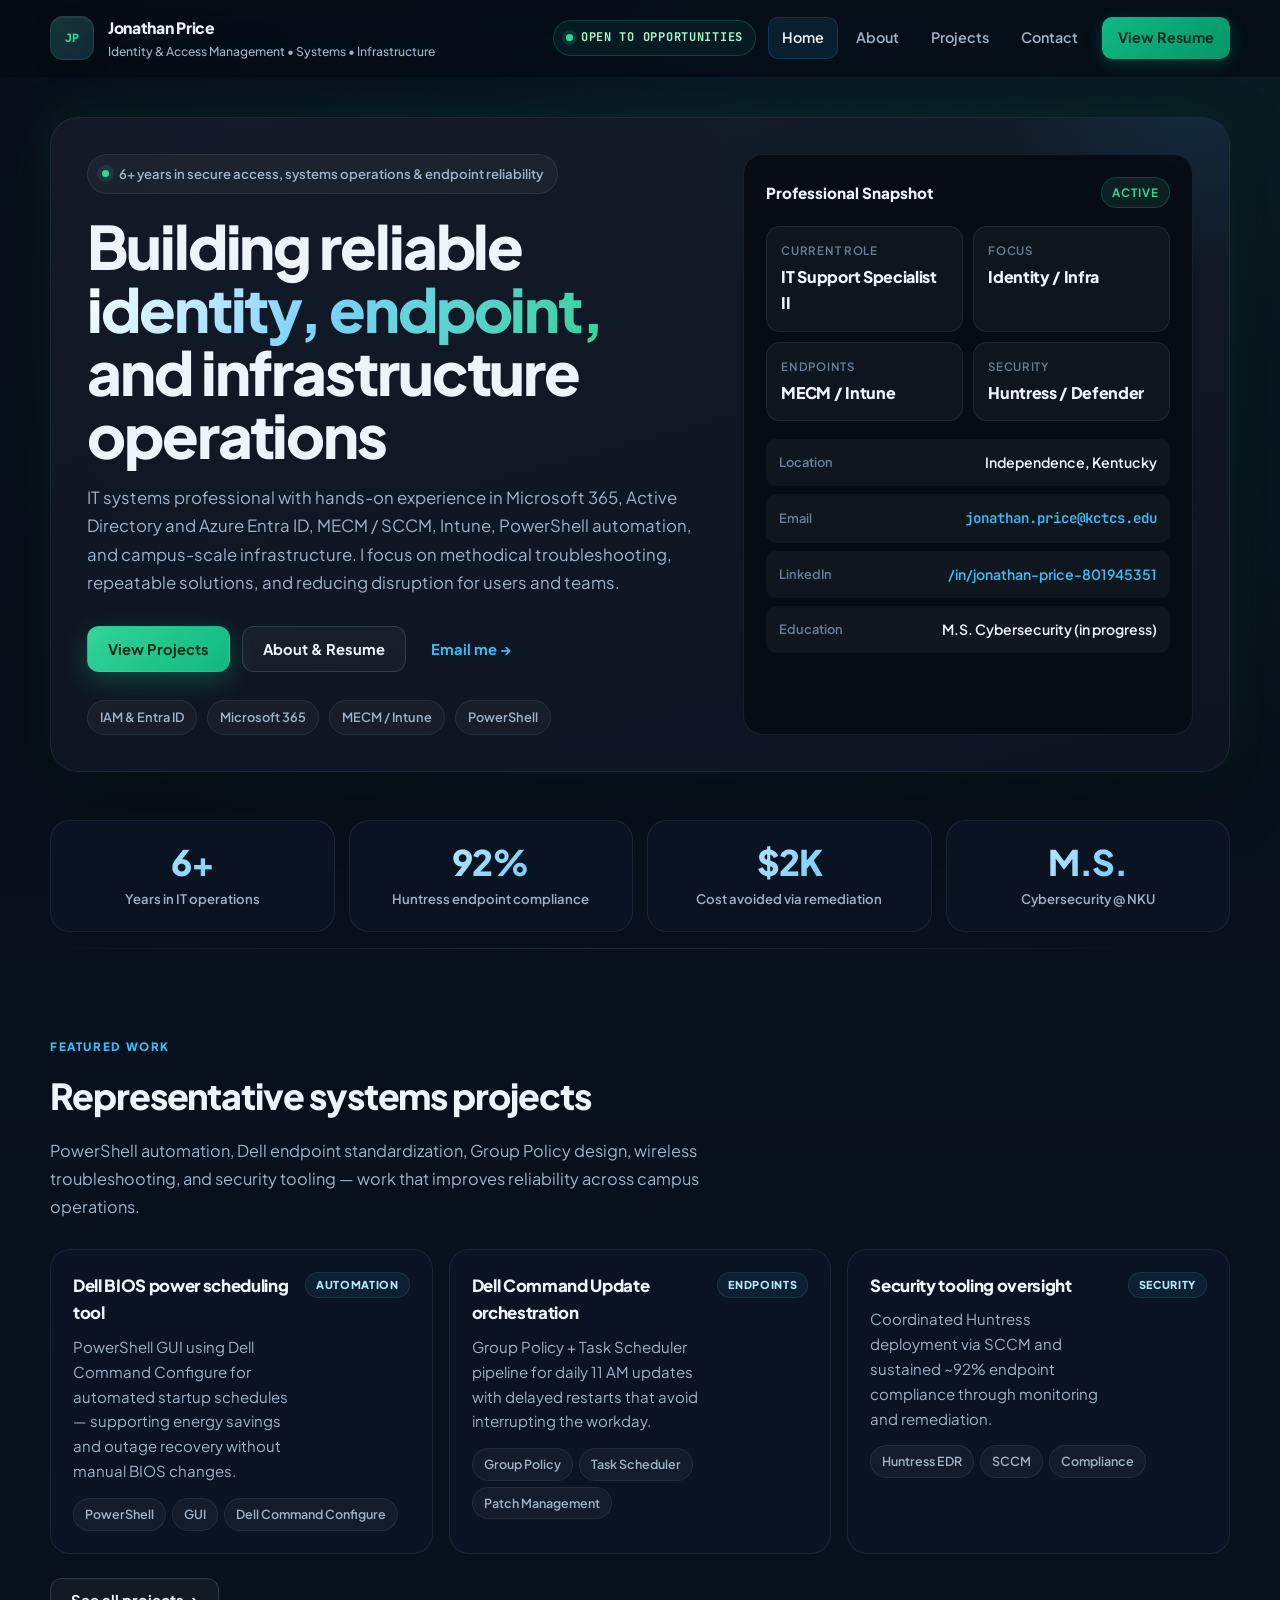
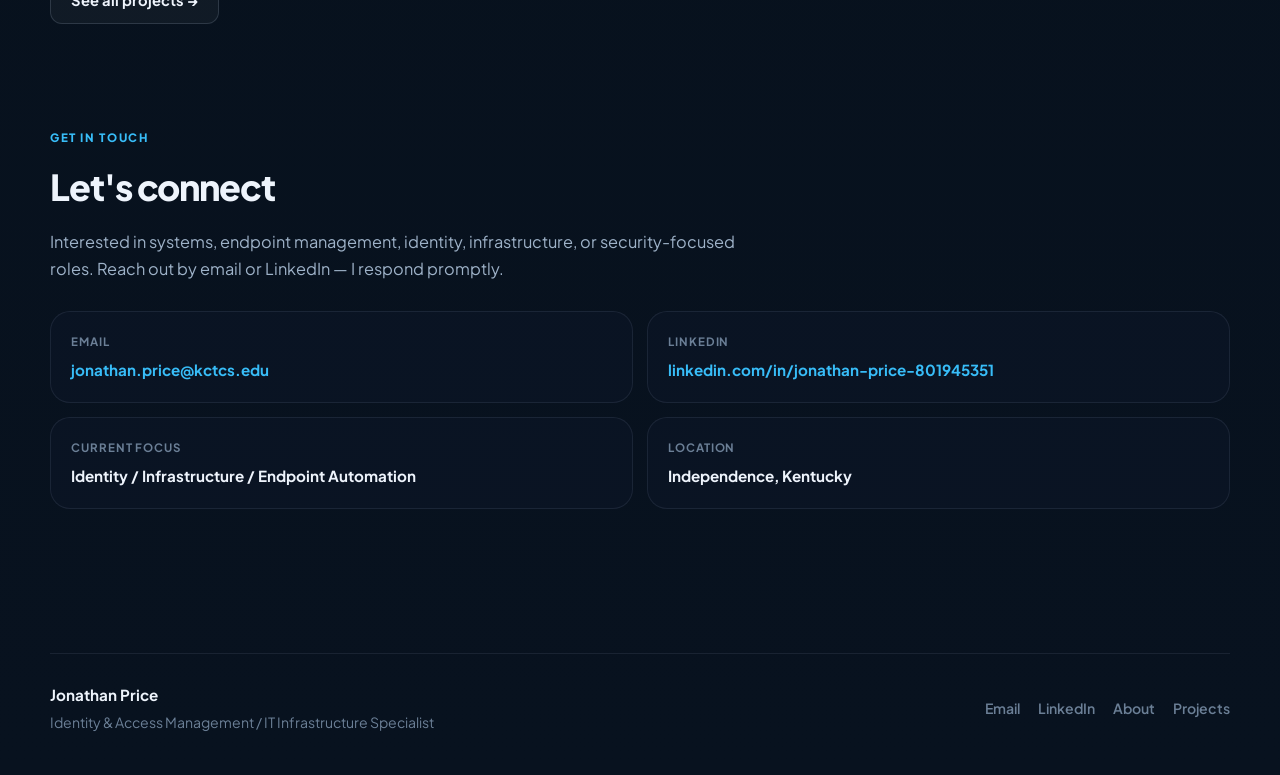
==== index.html @ 08282663 "Initial portfolio site" ====
<!DOCTYPE html>
<html lang="en">
<head>
  <title>Jonathan Price | Identity &amp; Access Management / IT Infrastructure Specialist</title>
  <meta name="description" content="Jonathan Price - Identity & Access Management, endpoint administration, infrastructure operations, and Microsoft 365 portfolio." />
  <meta charset="UTF-8" />
  <meta name="viewport" content="width=device-width, initial-scale=1, viewport-fit=cover" />
  <meta name="theme-color" content="#060d18" />
  <link rel="preconnect" href="https://fonts.googleapis.com" />
  <link rel="preconnect" href="https://fonts.gstatic.com" crossorigin />
  <link href="https://fonts.googleapis.com/css2?family=JetBrains+Mono:wght@500;600&family=Plus+Jakarta+Sans:wght@400;500;600;700;800&display=swap" rel="stylesheet" />
  <link rel="stylesheet" href="styles.css" />
</head>
<body>
  <a class="skip-link" href="#overview">Skip to content</a>

  <header class="topbar" id="topbar">
    <div class="container topbar-inner">
      <a class="brand" href="index.html">
        <div class="brand-mark" aria-hidden="true"></div>
        <div class="brand-copy">
          <p class="brand-title">Jonathan Price</p>
          <p class="brand-subtitle">Identity &amp; Access Management • Systems • Infrastructure</p>
        </div>
      </a>

      <div class="topbar-right">
        <div class="status-pill mono">Open to opportunities</div>
        <button class="nav-toggle" type="button" aria-label="Toggle navigation" aria-controls="site-nav" aria-expanded="false">
          <span class="bar"></span>
        </button>
        <nav class="nav" id="site-nav" aria-label="Primary">
          <a href="index.html">Home</a>
          <a href="about.html">About</a>
          <a href="projects.html">Projects</a>
          <a href="#contact">Contact</a>
          <a class="nav-cta" href="about.html#experience">View Resume</a>
        </nav>
      </div>
    </div>
  </header>

  <main>
    <section class="hero reveal" id="overview">
      <div class="container">
        <div class="hero-shell">
          <div class="hero-grid">
            <div class="hero-copy">
              <div class="eyebrow">
                <span class="dot"></span>
                6+ years in secure access, systems operations &amp; endpoint reliability
              </div>

              <h1>
                Building reliable <span class="accent">identity, endpoint,</span><br />
                and infrastructure operations
              </h1>

              <p>
                IT systems professional with hands-on experience in Microsoft 365, Active Directory and Azure Entra ID,
                MECM / SCCM, Intune, PowerShell automation, and campus-scale infrastructure. I focus on methodical
                troubleshooting, repeatable solutions, and reducing disruption for users and teams.
              </p>

              <div class="hero-actions">
                <a class="btn btn-primary" href="projects.html">View Projects</a>
                <a class="btn btn-secondary" href="about.html">About &amp; Resume</a>
                <a class="btn btn-ghost" href="mailto:jonathan.price@kctcs.edu">Email me →</a>
              </div>

              <div class="hero-foot">
                <span class="inline-stat">IAM &amp; Entra ID</span>
                <span class="inline-stat">Microsoft 365</span>
                <span class="inline-stat">MECM / Intune</span>
                <span class="inline-stat">PowerShell</span>
              </div>
            </div>

            <aside class="hero-panel" aria-label="Professional summary">
              <div class="panel-header">
                <h2 class="panel-title">Professional Snapshot</h2>
                <span class="panel-status">Active</span>
              </div>

              <div class="stat-grid">
                <div class="stat">
                  <div class="stat-label">Current Role</div>
                  <div class="stat-value">IT Support Specialist II</div>
                </div>
                <div class="stat">
                  <div class="stat-label">Focus</div>
                  <div class="stat-value">Identity / Infra</div>
                </div>
                <div class="stat">
                  <div class="stat-label">Endpoints</div>
                  <div class="stat-value">MECM / Intune</div>
                </div>
                <div class="stat">
                  <div class="stat-label">Security</div>
                  <div class="stat-value">Huntress / Defender</div>
                </div>
              </div>

              <div class="panel-list">
                <div class="panel-item">
                  <span>Location</span>
                  <span>Independence, Kentucky</span>
                </div>
                <div class="panel-item">
                  <span>Email</span>
                  <span><a href="mailto:jonathan.price@kctcs.edu" class="mono">jonathan.price@kctcs.edu</a></span>
                </div>
                <div class="panel-item">
                  <span>LinkedIn</span>
                  <span><a href="https://linkedin.com/in/jonathan-price-801945351" target="_blank" rel="noreferrer">/in/jonathan-price-801945351</a></span>
                </div>
                <div class="panel-item">
                  <span>Education</span>
                  <span>M.S. Cybersecurity (in progress)</span>
                </div>
              </div>
            </aside>
          </div>
        </div>

        <div class="metrics-strip reveal">
          <div class="metric-card">
            <div class="metric-value">6+</div>
            <div class="metric-label">Years in IT operations</div>
          </div>
          <div class="metric-card">
            <div class="metric-value">92%</div>
            <div class="metric-label">Huntress endpoint compliance</div>
          </div>
          <div class="metric-card">
            <div class="metric-value">$2K</div>
            <div class="metric-label">Cost avoided via remediation</div>
          </div>
          <div class="metric-card">
            <div class="metric-value">M.S.</div>
            <div class="metric-label">Cybersecurity @ NKU</div>
          </div>
        </div>
      </div>
    </section>

    <hr class="section-divider container reveal" />

    <section class="section reveal">
      <div class="container">
        <div class="section-header">
          <div class="section-kicker">Featured Work</div>
          <h2>Representative systems projects</h2>
          <p class="lead">
            PowerShell automation, Dell endpoint standardization, Group Policy design, wireless troubleshooting,
            and security tooling — work that improves reliability across campus operations.
          </p>
        </div>

        <div class="cards">
          <article class="card small">
            <div class="card-top">
              <div>
                <h3>Dell BIOS power scheduling tool</h3>
                <p>PowerShell GUI using Dell Command Configure for automated startup schedules — supporting energy savings and outage recovery without manual BIOS changes.</p>
              </div>
              <span class="badge">Automation</span>
            </div>
            <div class="tags">
              <span class="tag">PowerShell</span>
              <span class="tag">GUI</span>
              <span class="tag">Dell Command Configure</span>
            </div>
          </article>

          <article class="card small">
            <div class="card-top">
              <div>
                <h3>Dell Command Update orchestration</h3>
                <p>Group Policy + Task Scheduler pipeline for daily 11 AM updates with delayed restarts that avoid interrupting the workday.</p>
              </div>
              <span class="badge">Endpoints</span>
            </div>
            <div class="tags">
              <span class="tag">Group Policy</span>
              <span class="tag">Task Scheduler</span>
              <span class="tag">Patch Management</span>
            </div>
          </article>

          <article class="card small">
            <div class="card-top">
              <div>
                <h3>Security tooling oversight</h3>
                <p>Coordinated Huntress deployment via SCCM and sustained ~92% endpoint compliance through monitoring and remediation.</p>
              </div>
              <span class="badge">Security</span>
            </div>
            <div class="tags">
              <span class="tag">Huntress EDR</span>
              <span class="tag">SCCM</span>
              <span class="tag">Compliance</span>
            </div>
          </article>
        </div>

        <p style="margin-top: 24px;">
          <a class="btn btn-secondary" href="projects.html">See all projects →</a>
        </p>
      </div>
    </section>

    <section class="section reveal" id="contact">
      <div class="container">
        <div class="section-header">
          <div class="section-kicker">Get In Touch</div>
          <h2>Let's connect</h2>
          <p class="lead">
            Interested in systems, endpoint management, identity, infrastructure, or security-focused roles.
            Reach out by email or LinkedIn — I respond promptly.
          </p>
        </div>

        <div class="contact-grid">
          <div class="contact-card">
            <span class="contact-card-label">Email</span>
            <span class="contact-card-value"><a href="mailto:jonathan.price@kctcs.edu">jonathan.price@kctcs.edu</a></span>
          </div>
          <div class="contact-card">
            <span class="contact-card-label">LinkedIn</span>
            <span class="contact-card-value"><a href="https://linkedin.com/in/jonathan-price-801945351" target="_blank" rel="noreferrer">linkedin.com/in/jonathan-price-801945351</a></span>
          </div>
          <div class="contact-card">
            <span class="contact-card-label">Current Focus</span>
            <span class="contact-card-value">Identity / Infrastructure / Endpoint Automation</span>
          </div>
          <div class="contact-card">
            <span class="contact-card-label">Location</span>
            <span class="contact-card-value">Independence, Kentucky</span>
          </div>
        </div>
      </div>
    </section>
  </main>

  <footer class="footer">
    <div class="container footer-shell">
      <div>
        <strong>Jonathan Price</strong><br />
        <span>Identity &amp; Access Management / IT Infrastructure Specialist</span>
      </div>
      <div class="footer-links">
        <a href="mailto:jonathan.price@kctcs.edu">Email</a>
        <a href="https://linkedin.com/in/jonathan-price-801945351" target="_blank" rel="noreferrer">LinkedIn</a>
        <a href="about.html">About</a>
        <a href="projects.html">Projects</a>
      </div>
    </div>
  </footer>

  <script src="script.js"></script>
</body>
</html>
---- styles.css ----
:root {
  --bg: #060d18;
  --bg-2: #0a1424;
  --bg-elevated: rgba(10, 18, 32, 0.82);
  --panel: rgba(12, 22, 38, 0.72);
  --panel-strong: rgba(6, 12, 22, 0.94);

  --border: rgba(148, 163, 184, 0.12);
  --border-strong: rgba(148, 163, 184, 0.22);
  --white-04: rgba(255, 255, 255, 0.04);
  --white-06: rgba(255, 255, 255, 0.06);
  --white-08: rgba(255, 255, 255, 0.08);

  --text: #eef4fc;
  --muted: #9eb2c8;
  --muted-2: #6b7f96;

  --accent: #34d399;
  --accent-dim: #10b981;
  --accent-2: #38bdf8;
  --accent-3: #818cf8;

  --shadow-xl: 0 24px 64px rgba(0, 0, 0, 0.42);
  --shadow-lg: 0 12px 32px rgba(0, 0, 0, 0.28);
  --shadow-glow: 0 0 48px rgba(52, 211, 153, 0.1);

  --radius-xl: 28px;
  --radius-lg: 20px;
  --radius-md: 14px;
  --radius-sm: 10px;

  --max: 1180px;
  --nav-h: 76px;
  --section-gap: 88px;
}

* { box-sizing: border-box; }

html {
  scroll-behavior: smooth;
  scroll-padding-top: calc(var(--nav-h) + 24px);
}

body {
  margin: 0;
  color: var(--text);
  font-family: "Plus Jakarta Sans", Inter, "Segoe UI", sans-serif;
  background:
    radial-gradient(ellipse 80% 50% at 50% -10%, rgba(56, 189, 248, 0.08), transparent),
    radial-gradient(ellipse 60% 40% at 100% 0%, rgba(52, 211, 153, 0.06), transparent),
    linear-gradient(180deg, #050b14 0%, #07111d 50%, #08121f 100%);
  min-height: 100vh;
  line-height: 1.65;
  -webkit-font-smoothing: antialiased;
  text-rendering: optimizeLegibility;
  overflow-x: hidden;
}

body::before {
  content: "";
  position: fixed;
  inset: 0;
  pointer-events: none;
  z-index: -1;
  background-image:
    linear-gradient(rgba(255, 255, 255, 0.018) 1px, transparent 1px),
    linear-gradient(90deg, rgba(255, 255, 255, 0.018) 1px, transparent 1px);
  background-size: 48px 48px;
  mask-image: radial-gradient(ellipse 90% 80% at 50% 30%, black, transparent 85%);
  opacity: 0.5;
}

a { color: inherit; text-decoration: none; }
img { display: block; max-width: 100%; }
button { font: inherit; cursor: pointer; }

.skip-link {
  position: absolute;
  left: 14px;
  top: -48px;
  background: #fff;
  color: #000;
  padding: 10px 14px;
  border-radius: 10px;
  z-index: 9999;
  font-weight: 700;
  transition: top 0.2s ease;
}
.skip-link:focus { top: 14px; }

.container { width: min(var(--max), calc(100% - 40px)); margin-inline: auto; }
.mono { font-family: "JetBrains Mono", ui-monospace, Consolas, monospace; }

/* ── Topbar ── */
.topbar {
  position: sticky;
  top: 0;
  z-index: 1100;
  backdrop-filter: blur(20px) saturate(140%);
  -webkit-backdrop-filter: blur(20px) saturate(140%);
  background: rgba(5, 10, 18, 0.72);
  border-bottom: 1px solid transparent;
  transition: background 0.3s ease, border-color 0.3s ease, box-shadow 0.3s ease;
}

.topbar.is-scrolled {
  background: rgba(5, 10, 18, 0.92);
  border-bottom-color: var(--border);
  box-shadow: 0 8px 32px rgba(0, 0, 0, 0.24);
}

.topbar-inner {
  min-height: var(--nav-h);
  display: flex;
  align-items: center;
  justify-content: space-between;
  gap: 18px;
  padding: 8px 0;
}

.brand {
  display: flex;
  align-items: center;
  gap: 14px;
  min-width: 0;
}

.brand-mark {
  width: 44px;
  height: 44px;
  border-radius: 13px;
  flex-shrink: 0;
  border: 1px solid var(--white-08);
  background:
    linear-gradient(145deg, rgba(52, 211, 153, 0.18), rgba(56, 189, 248, 0.12)),
    var(--white-04);
  box-shadow: inset 0 1px 0 rgba(255, 255, 255, 0.06), 0 8px 20px rgba(0, 0, 0, 0.2);
  position: relative;
}

.brand-mark::after {
  content: "JP";
  position: absolute;
  inset: 0;
  display: grid;
  place-items: center;
  font-size: 0.72rem;
  font-weight: 800;
  letter-spacing: 0.04em;
  color: var(--accent);
  font-family: "JetBrains Mono", monospace;
}

.brand-title {
  margin: 0;
  font-size: 0.98rem;
  font-weight: 800;
  letter-spacing: -0.02em;
}

.brand-subtitle {
  margin: 1px 0 0;
  color: var(--muted);
  font-size: 0.76rem;
  font-weight: 500;
}

.topbar-right { display: flex; align-items: center; gap: 12px; }

.status-pill {
  display: inline-flex;
  align-items: center;
  gap: 8px;
  min-height: 36px;
  padding: 0 12px;
  border-radius: 999px;
  border: 1px solid rgba(52, 211, 153, 0.2);
  background: rgba(52, 211, 153, 0.07);
  color: #a7f3d0;
  font-size: 0.75rem;
  font-weight: 700;
  letter-spacing: 0.06em;
  text-transform: uppercase;
}

.status-pill::before {
  content: "";
  width: 7px;
  height: 7px;
  border-radius: 999px;
  background: var(--accent);
  box-shadow: 0 0 0 4px rgba(52, 211, 153, 0.15);
  animation: pulse 2.4s ease-in-out infinite;
}

@keyframes pulse {
  0%, 100% { opacity: 1; }
  50% { opacity: 0.55; }
}

.nav-toggle {
  display: none;
  align-items: center;
  justify-content: center;
  width: 42px;
  height: 42px;
  border-radius: 12px;
  border: 1px solid var(--white-08);
  background: var(--white-04);
  color: var(--text);
}

.nav-toggle .bar {
  width: 18px;
  height: 2px;
  border-radius: 999px;
  background: currentColor;
  position: relative;
  transition: 0.2s ease;
}

.nav-toggle .bar::before,
.nav-toggle .bar::after {
  content: "";
  position: absolute;
  left: 0;
  width: 18px;
  height: 2px;
  border-radius: 999px;
  background: currentColor;
  transition: 0.2s ease;
}
.nav-toggle .bar::before { top: -6px; }
.nav-toggle .bar::after { top: 6px; }
.nav-toggle[aria-expanded="true"] .bar { background: transparent; }
.nav-toggle[aria-expanded="true"] .bar::before { top: 0; transform: rotate(45deg); }
.nav-toggle[aria-expanded="true"] .bar::after { top: 0; transform: rotate(-45deg); }

.nav { display: flex; align-items: center; gap: 4px; }

.nav a {
  color: var(--muted);
  font-size: 0.9rem;
  font-weight: 600;
  padding: 9px 14px;
  border-radius: 10px;
  transition: color 0.2s, background 0.2s;
}

.nav a:hover,
.nav a:focus-visible {
  color: var(--text);
  background: var(--white-04);
  outline: none;
}

.nav a.active {
  color: var(--text);
  background: rgba(56, 189, 248, 0.1);
  box-shadow: inset 0 0 0 1px rgba(56, 189, 248, 0.15);
}

.nav-cta {
  margin-left: 6px;
  padding: 9px 16px !important;
  background: linear-gradient(135deg, var(--accent-dim), #059669) !important;
  color: #022c1f !important;
  font-weight: 700 !important;
  box-shadow: 0 4px 16px rgba(16, 185, 129, 0.25);
}

.nav-cta:hover {
  filter: brightness(1.06);
  color: #022c1f !important;
}

/* ── Hero ── */
main { position: relative; z-index: 1; }
.hero { padding: 40px 0 16px; }

.hero-shell {
  position: relative;
  border-radius: var(--radius-xl);
  padding: 36px;
  border: 1px solid var(--border);
  background: linear-gradient(165deg, rgba(255, 255, 255, 0.04) 0%, rgba(255, 255, 255, 0.01) 100%), var(--bg-elevated);
  box-shadow: var(--shadow-xl), var(--shadow-glow);
  overflow: hidden;
}

.hero-shell::before {
  content: "";
  position: absolute;
  top: -40%;
  right: -15%;
  width: 420px;
  height: 420px;
  background: radial-gradient(circle, rgba(56, 189, 248, 0.12), transparent 68%);
  pointer-events: none;
}

.hero-grid {
  display: grid;
  grid-template-columns: minmax(0, 1.25fr) minmax(300px, 0.9fr);
  gap: 32px;
  align-items: stretch;
  position: relative;
}

.eyebrow {
  display: inline-flex;
  align-items: center;
  gap: 10px;
  padding: 8px 14px;
  border-radius: 999px;
  background: var(--white-04);
  border: 1px solid var(--white-08);
  color: var(--muted);
  font-size: 0.82rem;
  font-weight: 600;
  margin-bottom: 20px;
}

.eyebrow .dot {
  width: 7px;
  height: 7px;
  border-radius: 999px;
  background: var(--accent);
  box-shadow: 0 0 0 5px rgba(52, 211, 153, 0.12);
}

.hero-copy h1 {
  margin: 0 0 18px;
  font-size: clamp(2.2rem, 5vw, 3.75rem);
  line-height: 1.05;
  letter-spacing: -0.035em;
  font-weight: 800;
  max-width: 14ch;
}

.hero-copy .accent {
  background: linear-gradient(120deg, #fff 0%, #7dd3fc 45%, #34d399 100%);
  -webkit-background-clip: text;
  background-clip: text;
  color: transparent;
}

.hero-copy p {
  margin: 0;
  color: var(--muted);
  max-width: 58ch;
  font-size: 1.05rem;
  line-height: 1.7;
}

.hero-actions {
  display: flex;
  gap: 12px;
  margin-top: 28px;
  flex-wrap: wrap;
}

.hero-foot {
  display: flex;
  flex-wrap: wrap;
  gap: 10px;
  margin-top: 28px;
}

.inline-stat {
  display: inline-flex;
  align-items: center;
  padding: 6px 12px;
  border-radius: 999px;
  background: var(--white-04);
  border: 1px solid var(--border);
  color: var(--muted);
  font-size: 0.8rem;
  font-weight: 600;
}

.btn {
  display: inline-flex;
  align-items: center;
  justify-content: center;
  gap: 8px;
  min-height: 46px;
  padding: 0 20px;
  border-radius: 12px;
  font-weight: 700;
  font-size: 0.92rem;
  border: 1px solid transparent;
  transition: transform 0.2s, filter 0.2s, background 0.2s;
}

.btn:hover { transform: translateY(-2px); }

.btn-primary {
  background: linear-gradient(135deg, var(--accent), var(--accent-dim));
  color: #042f1a;
  box-shadow: 0 8px 24px rgba(16, 185, 129, 0.3);
}

.btn-secondary {
  border-color: var(--border-strong);
  background: var(--white-04);
  color: var(--text);
}

.btn-secondary:hover { background: var(--white-06); }

.btn-ghost {
  border-color: transparent;
  background: transparent;
  color: var(--accent-2);
  padding: 0 12px;
  min-height: auto;
}

.btn-ghost:hover { background: rgba(56, 189, 248, 0.08); transform: none; }

/* Hero panel */
.hero-panel {
  background: var(--panel-strong);
  border: 1px solid var(--border);
  border-radius: var(--radius-lg);
  padding: 22px;
  display: flex;
  flex-direction: column;
  gap: 18px;
}

.panel-header {
  display: flex;
  align-items: center;
  justify-content: space-between;
  gap: 12px;
}

.panel-title { margin: 0; font-size: 0.95rem; font-weight: 800; }

.panel-status {
  font-size: 0.72rem;
  font-weight: 700;
  text-transform: uppercase;
  letter-spacing: 0.08em;
  color: var(--accent);
  padding: 5px 10px;
  border-radius: 999px;
  background: rgba(52, 211, 153, 0.1);
  border: 1px solid rgba(52, 211, 153, 0.2);
}

.stat-grid { display: grid; grid-template-columns: 1fr 1fr; gap: 10px; }

.stat {
  padding: 14px;
  border-radius: var(--radius-md);
  background: var(--white-04);
  border: 1px solid var(--border);
}

.stat-label { color: var(--muted-2); font-size: 0.72rem; font-weight: 600; text-transform: uppercase; letter-spacing: 0.06em; margin-bottom: 4px; }
.stat-value { font-size: 1rem; font-weight: 800; letter-spacing: -0.02em; }

.panel-list { display: grid; gap: 8px; }

.panel-item {
  display: flex;
  justify-content: space-between;
  align-items: center;
  gap: 12px;
  padding: 11px 12px;
  border-radius: var(--radius-sm);
  background: var(--white-04);
  border: 1px solid transparent;
  font-size: 0.88rem;
  transition: border-color 0.2s, background 0.2s;
}

.panel-item:hover { border-color: var(--border); background: var(--white-06); }
.panel-item span:first-child { color: var(--muted-2); font-weight: 600; font-size: 0.8rem; }
.panel-item span:last-child { color: var(--text); font-weight: 600; text-align: right; }

.panel-item a { color: var(--accent-2); }
.panel-item a:hover { text-decoration: underline; }

/* Metrics strip */
.metrics-strip {
  display: grid;
  grid-template-columns: repeat(4, 1fr);
  gap: 14px;
  margin-top: 48px;
}

.metric-card {
  text-align: center;
  padding: 22px 16px;
  border-radius: var(--radius-lg);
  background: var(--panel);
  border: 1px solid var(--border);
  transition: transform 0.25s, border-color 0.25s;
}

.metric-card:hover {
  transform: translateY(-3px);
  border-color: var(--border-strong);
}

.metric-value {
  font-size: clamp(1.6rem, 3vw, 2.2rem);
  font-weight: 800;
  letter-spacing: -0.03em;
  background: linear-gradient(135deg, var(--text), var(--accent-2));
  -webkit-background-clip: text;
  background-clip: text;
  color: transparent;
  line-height: 1.1;
}

.metric-label {
  margin-top: 6px;
  color: var(--muted);
  font-size: 0.82rem;
  font-weight: 600;
}

/* Sections */
.section { padding: var(--section-gap) 0 0; }
.section-header { margin-bottom: 28px; max-width: 720px; }

.section-kicker {
  color: var(--accent-2);
  font-size: 0.72rem;
  letter-spacing: 0.14em;
  text-transform: uppercase;
  font-weight: 800;
  margin-bottom: 10px;
}

.section h2 {
  margin: 0;
  font-size: clamp(1.65rem, 2.8vw, 2.35rem);
  letter-spacing: -0.03em;
  font-weight: 800;
}

.section p.lead {
  margin: 12px 0 0;
  color: var(--muted);
  font-size: 1.02rem;
  line-height: 1.7;
}

.section-divider {
  height: 1px;
  background: linear-gradient(90deg, transparent, var(--border-strong), transparent);
  margin: 0;
  border: none;
}

/* Cards */
.cards { display: grid; grid-template-columns: repeat(12, 1fr); gap: 16px; }

.card {
  grid-column: span 6;
  position: relative;
  background: var(--panel);
  border: 1px solid var(--border);
  border-radius: var(--radius-lg);
  padding: 22px;
  transition: transform 0.25s, border-color 0.25s, box-shadow 0.25s;
}

.card:hover {
  transform: translateY(-4px);
  border-color: var(--border-strong);
  box-shadow: var(--shadow-lg);
}

.card.small { grid-column: span 4; }
.card.full { grid-column: span 12; }
.card h3 { margin: 0 0 8px; font-size: 1.05rem; font-weight: 800; letter-spacing: -0.02em; }
.card p { margin: 0; color: var(--muted); font-size: 0.94rem; line-height: 1.65; }

.card-top {
  display: flex;
  align-items: flex-start;
  justify-content: space-between;
  gap: 14px;
  margin-bottom: 12px;
}

.badge {
  display: inline-flex;
  align-items: center;
  min-height: 26px;
  padding: 0 10px;
  border-radius: 999px;
  font-size: 0.68rem;
  font-weight: 800;
  letter-spacing: 0.06em;
  text-transform: uppercase;
  border: 1px solid var(--white-08);
  color: #bae6fd;
  background: rgba(56, 189, 248, 0.08);
  white-space: nowrap;
  flex-shrink: 0;
}

.tags { display: flex; flex-wrap: wrap; gap: 6px; margin-top: 14px; }

.tag {
  padding: 5px 11px;
  border-radius: 999px;
  background: var(--white-04);
  border: 1px solid var(--border);
  color: var(--muted);
  font-size: 0.78rem;
  font-weight: 600;
}

/* Contact grid */
.contact-grid {
  display: grid;
  grid-template-columns: repeat(2, 1fr);
  gap: 14px;
}

.contact-card {
  display: flex;
  flex-direction: column;
  gap: 6px;
  padding: 20px;
  border-radius: var(--radius-lg);
  background: var(--panel);
  border: 1px solid var(--border);
  transition: transform 0.2s, border-color 0.2s;
}

.contact-card:hover {
  transform: translateY(-2px);
  border-color: rgba(56, 189, 248, 0.25);
}

.contact-card-label {
  font-size: 0.72rem;
  font-weight: 700;
  text-transform: uppercase;
  letter-spacing: 0.08em;
  color: var(--muted-2);
}

.contact-card-value {
  font-size: 0.95rem;
  font-weight: 700;
  color: var(--text);
}

.contact-card-value a { color: var(--accent-2); }
.contact-card-value a:hover { text-decoration: underline; }

/* Timeline */
.two-col { display: grid; grid-template-columns: 1.1fr 0.9fr; gap: 16px; }
.timeline { display: grid; gap: 12px; }

.timeline-item {
  position: relative;
  padding: 16px 16px 16px 22px;
  border-radius: var(--radius-md);
  background: var(--white-04);
  border: 1px solid var(--border);
  transition: border-color 0.2s, transform 0.2s;
}

.timeline-item:hover {
  border-color: var(--border-strong);
  transform: translateX(4px);
}

.timeline-item::before {
  content: "";
  position: absolute;
  top: 16px;
  left: 0;
  width: 3px;
  height: calc(100% - 32px);
  border-radius: 999px;
  background: linear-gradient(180deg, var(--accent), var(--accent-2));
}

.timeline-top {
  display: flex;
  justify-content: space-between;
  gap: 12px;
  flex-wrap: wrap;
  margin-bottom: 6px;
}

.timeline-title { font-weight: 800; font-size: 0.95rem; letter-spacing: -0.01em; }
.timeline-date { color: var(--muted-2); font-size: 0.82rem; white-space: nowrap; }
.timeline-item p { color: var(--muted); margin: 0; font-size: 0.92rem; }

/* Page hero */
.page-hero { padding: 32px 0 0; }

.page-shell {
  border: 1px solid var(--border);
  background: var(--bg-elevated);
  box-shadow: var(--shadow-xl);
  border-radius: var(--radius-xl);
  padding: 32px;
}

.page-shell h1 {
  margin: 0;
  font-size: clamp(1.8rem, 3.5vw, 2.6rem);
  letter-spacing: -0.03em;
  font-weight: 800;
  max-width: 22ch;
}

.page-meta {
  color: var(--muted);
  font-size: 1rem;
  margin-top: 14px;
  max-width: 62ch;
  line-height: 1.7;
}

/* Footer */
.footer {
  padding: 56px 0 40px;
  margin-top: var(--section-gap);
  color: var(--muted-2);
}

.footer-shell {
  display: flex;
  justify-content: space-between;
  gap: 20px;
  flex-wrap: wrap;
  align-items: center;
  border-top: 1px solid var(--border);
  padding-top: 28px;
}

.footer strong { color: var(--text); font-size: 0.95rem; }
.footer span { font-size: 0.88rem; }
.footer-links { display: flex; gap: 18px; flex-wrap: wrap; }
.footer-links a { font-size: 0.88rem; font-weight: 600; transition: color 0.2s; }
.footer-links a:hover { color: var(--accent-2); }

.reveal {
  opacity: 0;
  transform: translateY(20px);
  transition: opacity 0.65s ease, transform 0.65s ease;
}
.reveal.is-visible { opacity: 1; transform: translateY(0); }

:focus-visible {
  outline: 2px solid var(--accent-2);
  outline-offset: 3px;
}

@media (max-width: 1024px) {
  .hero-grid, .two-col, .contact-grid { grid-template-columns: 1fr; }
  .metrics-strip { grid-template-columns: repeat(2, 1fr); }
  .card.small { grid-column: span 6; }
}

@media (max-width: 860px) {
  :root { --nav-h: 64px; --section-gap: 64px; }
  .container { width: min(var(--max), calc(100% - 24px)); }
  .status-pill { display: none; }
  .nav-toggle { display: inline-flex; }
  .topbar-inner { flex-wrap: wrap; }

  .nav {
    display: none;
    width: 100%;
    flex-direction: column;
    align-items: stretch;
    gap: 4px;
    padding-bottom: 8px;
  }
  .nav.is-open { display: flex; }
  .nav a { width: 100%; padding: 12px 14px; background: var(--white-04); border: 1px solid var(--border); }
  .nav-cta { margin-left: 0 !important; text-align: center; }

  .hero-shell, .page-shell { padding: 22px; border-radius: 22px; }
  .hero-copy h1 { max-width: 100%; }
  .cards { grid-template-columns: 1fr; }
  .card, .card.small, .card.full { grid-column: span 1; }
}

@media (max-width: 640px) {
  .hero-actions { flex-direction: column; }
  .btn { width: 100%; }
  .stat-grid { grid-template-columns: 1fr; }
  .metrics-strip { grid-template-columns: 1fr 1fr; }
  .panel-item { flex-direction: column; align-items: flex-start; gap: 4px; }
  .panel-item span:last-child { text-align: left; }
}

@media (prefers-reduced-motion: reduce) {
  html { scroll-behavior: auto; }
  *, *::before, *::after { animation: none !important; transition: none !important; }
  .reveal { opacity: 1 !important; transform: none !important; }
}
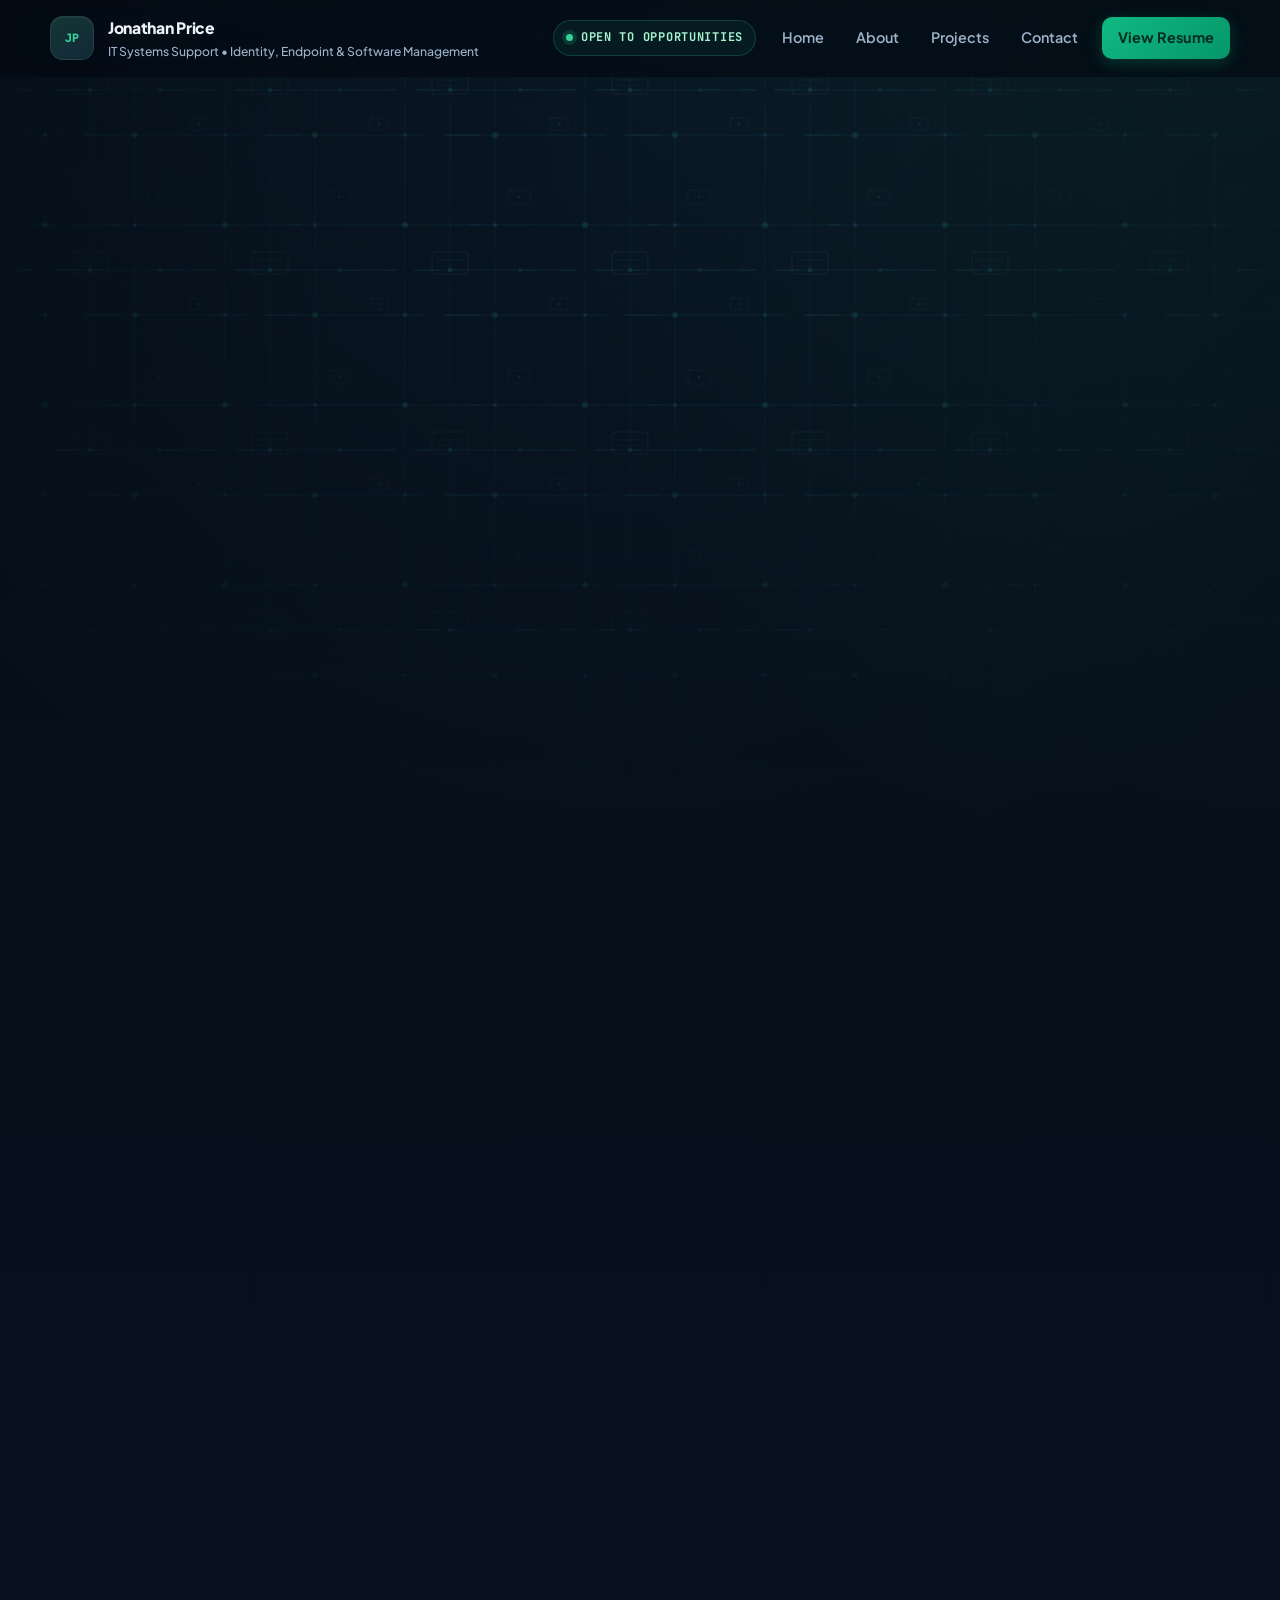
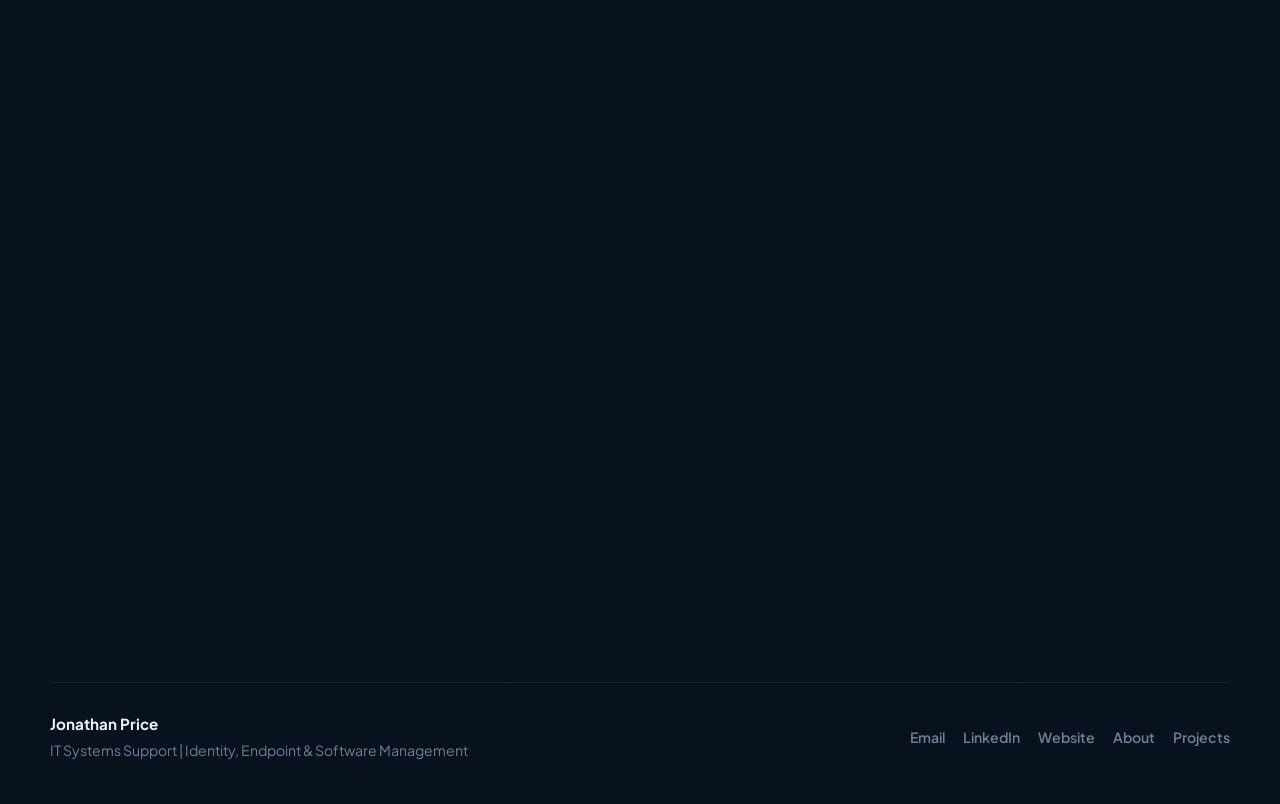
==== commit d6eacdcc: "Update site content to match resume Align branding, contact info, experience, skills, education, and" ====
--- a/index.html
+++ b/index.html
@@ -1,8 +1,8 @@
 <!DOCTYPE html>
 <html lang="en">
 <head>
-  <title>Jonathan Price | Identity &amp; Access Management / IT Infrastructure Specialist</title>
-  <meta name="description" content="Jonathan Price - Identity & Access Management, endpoint administration, infrastructure operations, and Microsoft 365 portfolio." />
+  <title>Jonathan Price | IT Systems Support | Identity, Endpoint &amp; Software Management</title>
+  <meta name="description" content="Jonathan Price — IT systems support professional specializing in identity, endpoint, software management, and Microsoft-focused infrastructure operations." />
   <meta charset="UTF-8" />
   <meta name="viewport" content="width=device-width, initial-scale=1, viewport-fit=cover" />
   <meta name="theme-color" content="#060d18" />
@@ -20,7 +20,7 @@
         <div class="brand-mark" aria-hidden="true"></div>
         <div class="brand-copy">
           <p class="brand-title">Jonathan Price</p>
-          <p class="brand-subtitle">Identity &amp; Access Management • Systems • Infrastructure</p>
+          <p class="brand-subtitle">IT Systems Support • Identity, Endpoint &amp; Software Management</p>
         </div>
       </a>
 
@@ -48,30 +48,31 @@
             <div class="hero-copy">
               <div class="eyebrow">
                 <span class="dot"></span>
-                6+ years in secure access, systems operations &amp; endpoint reliability
+                6+ years in identity, endpoint, software &amp; infrastructure support
               </div>
 
               <h1>
-                Building reliable <span class="accent">identity, endpoint,</span><br />
-                and infrastructure operations
+                Turning complex <span class="accent">identity, endpoint,</span><br />
+                and software issues into reliable fixes
               </h1>
 
               <p>
-                IT systems professional with hands-on experience in Microsoft 365, Active Directory and Azure Entra ID,
-                MECM / SCCM, Intune, PowerShell automation, and campus-scale infrastructure. I focus on methodical
-                troubleshooting, repeatable solutions, and reducing disruption for users and teams.
+                IT systems support professional with hands-on experience across Active Directory, Azure Entra ID,
+                MECM/SCCM, Group Policy, PowerShell, Microsoft 365, and endpoint security tools. Known for calm
+                escalation handling, practical automation, clear documentation, and improving uptime, consistency,
+                and user experience.
               </p>
 
               <div class="hero-actions">
                 <a class="btn btn-primary" href="projects.html">View Projects</a>
                 <a class="btn btn-secondary" href="about.html">About &amp; Resume</a>
-                <a class="btn btn-ghost" href="mailto:jonathan.price@kctcs.edu">Email me →</a>
+                <a class="btn btn-ghost" href="mailto:jonathanprice859@gmail.com">Email me →</a>
               </div>
 
               <div class="hero-foot">
-                <span class="inline-stat">IAM &amp; Entra ID</span>
-                <span class="inline-stat">Microsoft 365</span>
-                <span class="inline-stat">MECM / Intune</span>
+                <span class="inline-stat">AD / Entra ID</span>
+                <span class="inline-stat">MECM / SCCM</span>
+                <span class="inline-stat">Group Policy</span>
                 <span class="inline-stat">PowerShell</span>
               </div>
             </div>
@@ -89,11 +90,11 @@
                 </div>
                 <div class="stat">
                   <div class="stat-label">Focus</div>
-                  <div class="stat-value">Identity / Infra</div>
-                </div>
-                <div class="stat">
-                  <div class="stat-label">Endpoints</div>
-                  <div class="stat-value">MECM / Intune</div>
+                  <div class="stat-value">Identity &amp; Endpoints</div>
+                </div>
+                <div class="stat">
+                  <div class="stat-label">Deployment</div>
+                  <div class="stat-value">MECM / SCCM</div>
                 </div>
                 <div class="stat">
                   <div class="stat-label">Security</div>
@@ -108,15 +109,15 @@
                 </div>
                 <div class="panel-item">
                   <span>Email</span>
-                  <span><a href="mailto:jonathan.price@kctcs.edu" class="mono">jonathan.price@kctcs.edu</a></span>
+                  <span><a href="mailto:jonathanprice859@gmail.com" class="mono">jonathanprice859@gmail.com</a></span>
                 </div>
                 <div class="panel-item">
                   <span>LinkedIn</span>
                   <span><a href="https://linkedin.com/in/jonathan-price-801945351" target="_blank" rel="noreferrer">/in/jonathan-price-801945351</a></span>
                 </div>
                 <div class="panel-item">
-                  <span>Education</span>
-                  <span>M.S. Cybersecurity (in progress)</span>
+                  <span>Website</span>
+                  <span><a href="https://jonathan.price.io" target="_blank" rel="noreferrer">jonathan.price.io</a></span>
                 </div>
               </div>
             </aside>
@@ -126,7 +127,7 @@
         <div class="metrics-strip reveal">
           <div class="metric-card">
             <div class="metric-value">6+</div>
-            <div class="metric-label">Years in IT operations</div>
+            <div class="metric-label">Years in IT systems support</div>
           </div>
           <div class="metric-card">
             <div class="metric-value">92%</div>
@@ -152,8 +153,8 @@
           <div class="section-kicker">Featured Work</div>
           <h2>Representative systems projects</h2>
           <p class="lead">
-            PowerShell automation, Dell endpoint standardization, Group Policy design, wireless troubleshooting,
-            and security tooling — work that improves reliability across campus operations.
+            PowerShell automation, Group Policy standards, MECM/SCCM deployments, wireless troubleshooting,
+            and security tooling — work that turns recurring issues into reliable operational fixes.
           </p>
         </div>
 
@@ -216,27 +217,27 @@
           <div class="section-kicker">Get In Touch</div>
           <h2>Let's connect</h2>
           <p class="lead">
-            Interested in systems, endpoint management, identity, infrastructure, or security-focused roles.
-            Reach out by email or LinkedIn — I respond promptly.
+            Interested in IT systems support, identity and endpoint management, software deployment,
+            or infrastructure-focused roles. Reach out by email or LinkedIn — I respond promptly.
           </p>
         </div>
 
         <div class="contact-grid">
           <div class="contact-card">
             <span class="contact-card-label">Email</span>
-            <span class="contact-card-value"><a href="mailto:jonathan.price@kctcs.edu">jonathan.price@kctcs.edu</a></span>
+            <span class="contact-card-value"><a href="mailto:jonathanprice859@gmail.com">jonathanprice859@gmail.com</a></span>
           </div>
           <div class="contact-card">
             <span class="contact-card-label">LinkedIn</span>
             <span class="contact-card-value"><a href="https://linkedin.com/in/jonathan-price-801945351" target="_blank" rel="noreferrer">linkedin.com/in/jonathan-price-801945351</a></span>
           </div>
           <div class="contact-card">
+            <span class="contact-card-label">Website</span>
+            <span class="contact-card-value"><a href="https://jonathan.price.io" target="_blank" rel="noreferrer">jonathan.price.io</a></span>
+          </div>
+          <div class="contact-card">
             <span class="contact-card-label">Current Focus</span>
-            <span class="contact-card-value">Identity / Infrastructure / Endpoint Automation</span>
-          </div>
-          <div class="contact-card">
-            <span class="contact-card-label">Location</span>
-            <span class="contact-card-value">Independence, Kentucky</span>
+            <span class="contact-card-value">Identity, Endpoint &amp; Software Management</span>
           </div>
         </div>
       </div>
@@ -247,11 +248,12 @@
     <div class="container footer-shell">
       <div>
         <strong>Jonathan Price</strong><br />
-        <span>Identity &amp; Access Management / IT Infrastructure Specialist</span>
+        <span>IT Systems Support | Identity, Endpoint &amp; Software Management</span>
       </div>
       <div class="footer-links">
-        <a href="mailto:jonathan.price@kctcs.edu">Email</a>
+        <a href="mailto:jonathanprice859@gmail.com">Email</a>
         <a href="https://linkedin.com/in/jonathan-price-801945351" target="_blank" rel="noreferrer">LinkedIn</a>
+        <a href="https://jonathan.price.io" target="_blank" rel="noreferrer">Website</a>
         <a href="about.html">About</a>
         <a href="projects.html">Projects</a>
       </div>
--- a/styles.css
+++ b/styles.css
@@ -61,13 +61,26 @@
   position: fixed;
   inset: 0;
   pointer-events: none;
+  z-index: -2;
+  background-image: url("circuit-bg.svg");
+  background-size: 180px 180px;
+  background-repeat: repeat;
+  mask-image: radial-gradient(ellipse 95% 85% at 50% 25%, black 20%, transparent 78%);
+  opacity: 0.55;
+}
+
+body::after {
+  content: "";
+  position: fixed;
+  inset: 0;
+  pointer-events: none;
   z-index: -1;
   background-image:
-    linear-gradient(rgba(255, 255, 255, 0.018) 1px, transparent 1px),
-    linear-gradient(90deg, rgba(255, 255, 255, 0.018) 1px, transparent 1px);
+    linear-gradient(rgba(255, 255, 255, 0.012) 1px, transparent 1px),
+    linear-gradient(90deg, rgba(255, 255, 255, 0.012) 1px, transparent 1px);
   background-size: 48px 48px;
   mask-image: radial-gradient(ellipse 90% 80% at 50% 30%, black, transparent 85%);
-  opacity: 0.5;
+  opacity: 0.35;
 }
 
 a { color: inherit; text-decoration: none; }
@@ -701,6 +714,25 @@
 .timeline-date { color: var(--muted-2); font-size: 0.82rem; white-space: nowrap; }
 .timeline-item p { color: var(--muted); margin: 0; font-size: 0.92rem; }
 
+.bullet-list {
+  margin: 10px 0 0;
+  padding-left: 18px;
+  color: var(--muted);
+  font-size: 0.92rem;
+  line-height: 1.65;
+}
+
+.bullet-list li { margin-bottom: 6px; }
+.bullet-list li:last-child { margin-bottom: 0; }
+
+.focus-areas {
+  margin: 10px 0 0;
+  color: var(--muted-2);
+  font-size: 0.86rem;
+  font-style: italic;
+  line-height: 1.6;
+}
+
 /* Page hero */
 .page-hero { padding: 32px 0 0; }
 
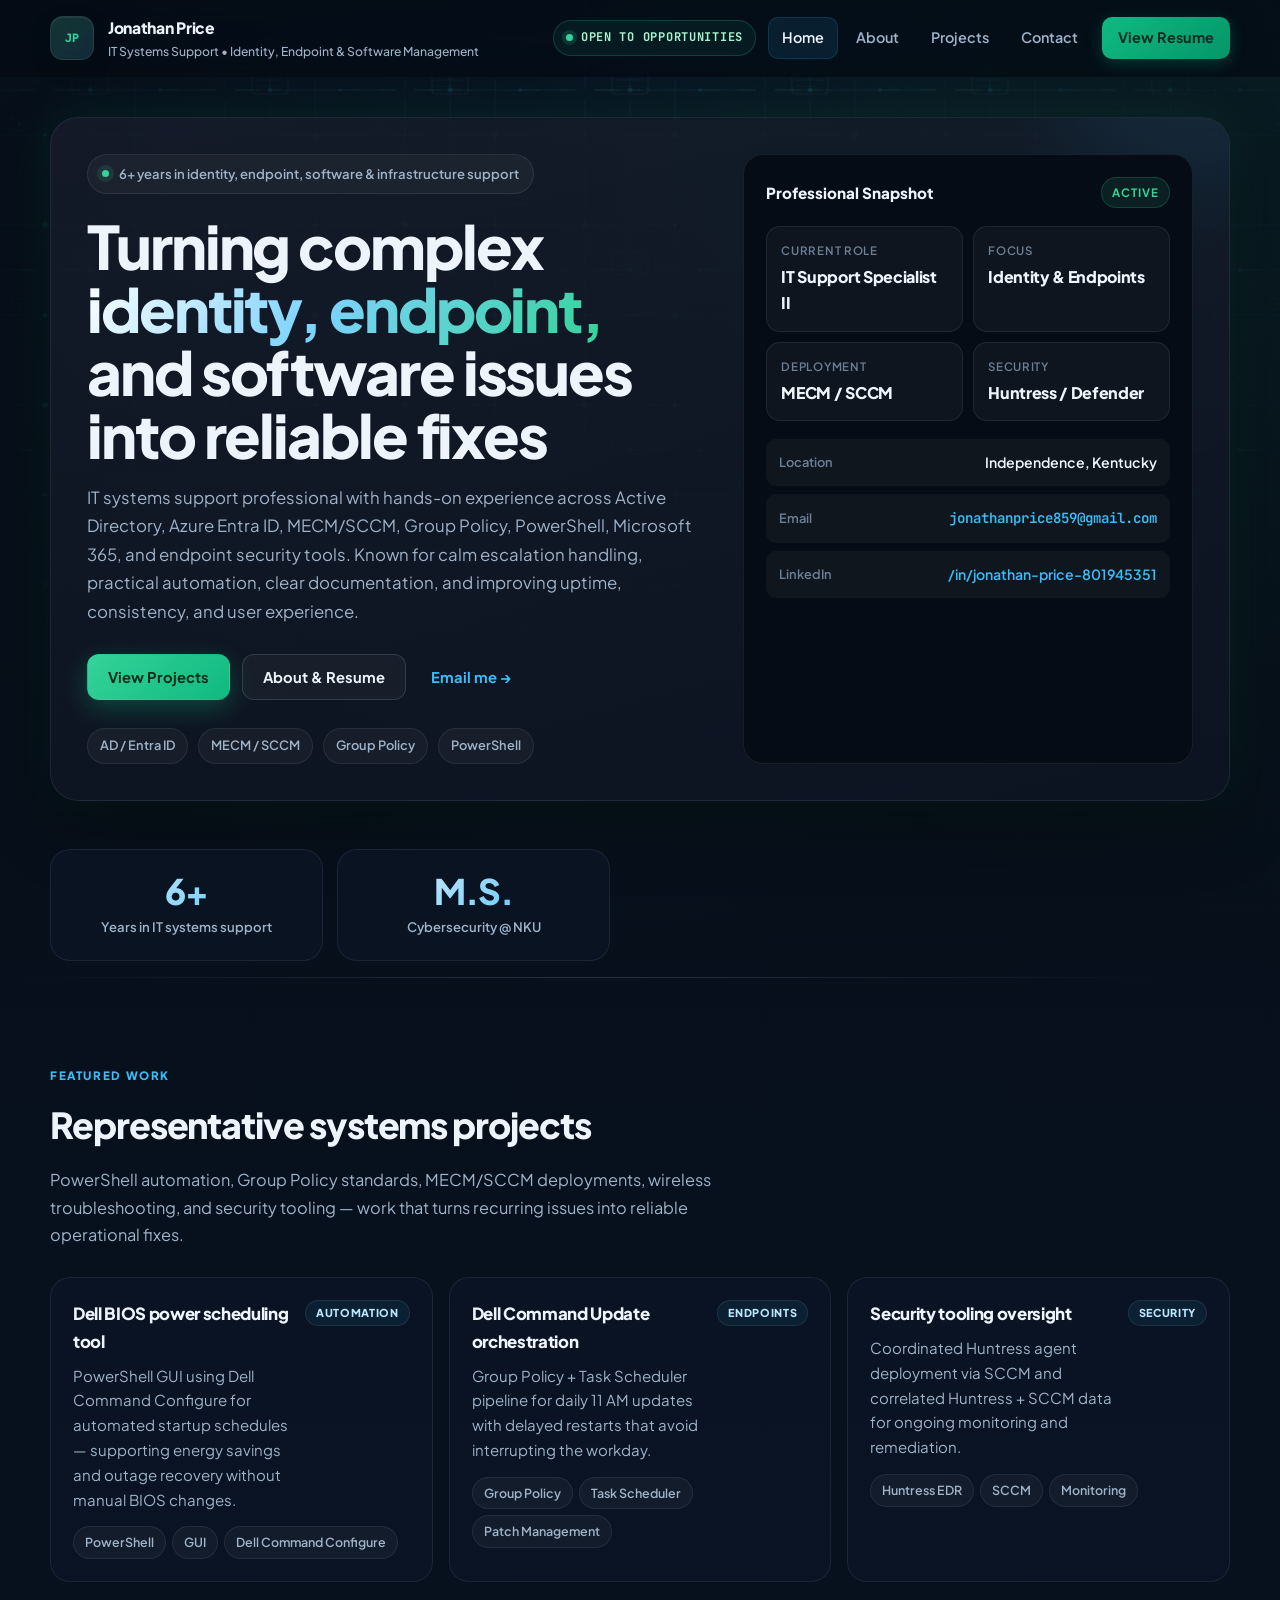
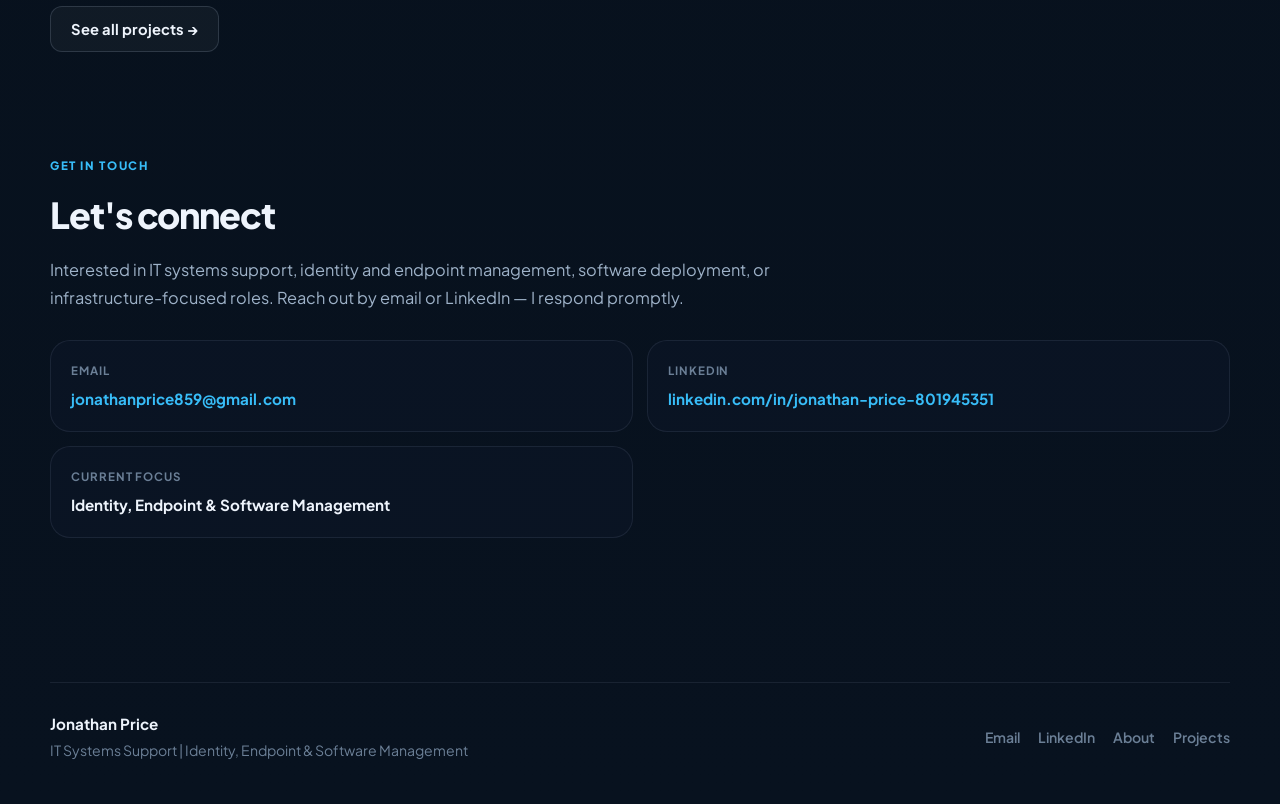
==== commit 61a40ce8: "Remove website self-links and trivial metrics Drop jonathan.price.io references since visitors are a" ====
--- a/index.html
+++ b/index.html
@@ -115,10 +115,6 @@
                   <span>LinkedIn</span>
                   <span><a href="https://linkedin.com/in/jonathan-price-801945351" target="_blank" rel="noreferrer">/in/jonathan-price-801945351</a></span>
                 </div>
-                <div class="panel-item">
-                  <span>Website</span>
-                  <span><a href="https://jonathan.price.io" target="_blank" rel="noreferrer">jonathan.price.io</a></span>
-                </div>
               </div>
             </aside>
           </div>
@@ -128,14 +124,6 @@
           <div class="metric-card">
             <div class="metric-value">6+</div>
             <div class="metric-label">Years in IT systems support</div>
-          </div>
-          <div class="metric-card">
-            <div class="metric-value">92%</div>
-            <div class="metric-label">Huntress endpoint compliance</div>
-          </div>
-          <div class="metric-card">
-            <div class="metric-value">$2K</div>
-            <div class="metric-label">Cost avoided via remediation</div>
           </div>
           <div class="metric-card">
             <div class="metric-value">M.S.</div>
@@ -193,14 +181,14 @@
             <div class="card-top">
               <div>
                 <h3>Security tooling oversight</h3>
-                <p>Coordinated Huntress deployment via SCCM and sustained ~92% endpoint compliance through monitoring and remediation.</p>
+                <p>Coordinated Huntress agent deployment via SCCM and correlated Huntress + SCCM data for ongoing monitoring and remediation.</p>
               </div>
               <span class="badge">Security</span>
             </div>
             <div class="tags">
               <span class="tag">Huntress EDR</span>
               <span class="tag">SCCM</span>
-              <span class="tag">Compliance</span>
+              <span class="tag">Monitoring</span>
             </div>
           </article>
         </div>
@@ -232,10 +220,6 @@
             <span class="contact-card-value"><a href="https://linkedin.com/in/jonathan-price-801945351" target="_blank" rel="noreferrer">linkedin.com/in/jonathan-price-801945351</a></span>
           </div>
           <div class="contact-card">
-            <span class="contact-card-label">Website</span>
-            <span class="contact-card-value"><a href="https://jonathan.price.io" target="_blank" rel="noreferrer">jonathan.price.io</a></span>
-          </div>
-          <div class="contact-card">
             <span class="contact-card-label">Current Focus</span>
             <span class="contact-card-value">Identity, Endpoint &amp; Software Management</span>
           </div>
@@ -253,7 +237,6 @@
       <div class="footer-links">
         <a href="mailto:jonathanprice859@gmail.com">Email</a>
         <a href="https://linkedin.com/in/jonathan-price-801945351" target="_blank" rel="noreferrer">LinkedIn</a>
-        <a href="https://jonathan.price.io" target="_blank" rel="noreferrer">Website</a>
         <a href="about.html">About</a>
         <a href="projects.html">Projects</a>
       </div>
--- a/styles.css
+++ b/styles.css
@@ -501,9 +501,10 @@
 /* Metrics strip */
 .metrics-strip {
   display: grid;
-  grid-template-columns: repeat(4, 1fr);
+  grid-template-columns: repeat(2, 1fr);
   gap: 14px;
   margin-top: 48px;
+  max-width: 560px;
 }
 
 .metric-card {
